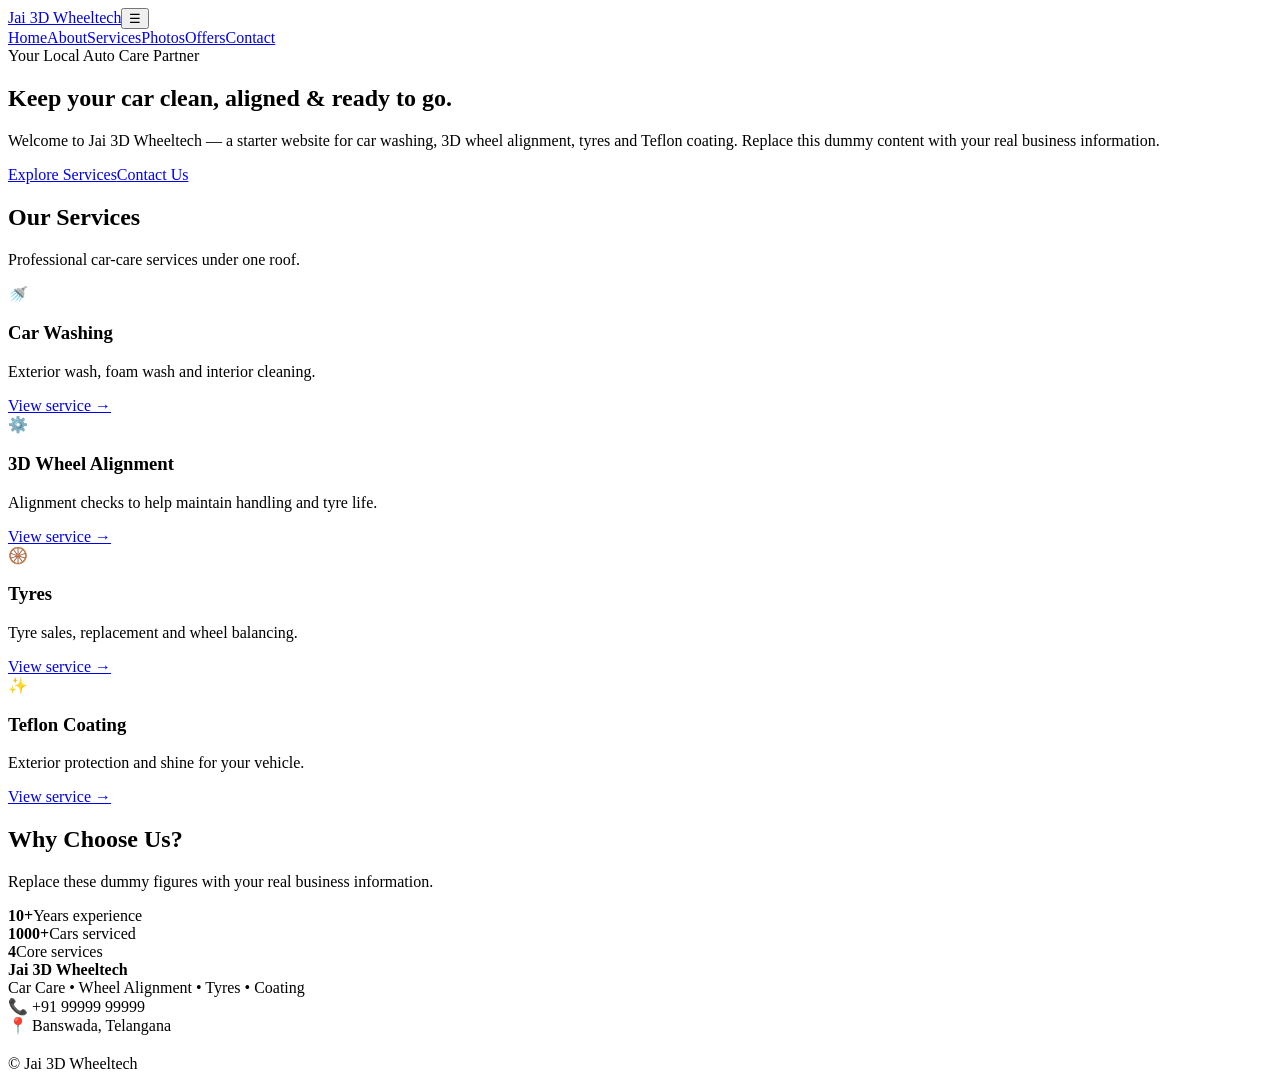
==== index.html @ f93cd3d5 "Add files via upload jai3d website" ====
<!doctype html><html lang="en"><head><meta charset="utf-8"><meta name="viewport" content="width=device-width,initial-scale=1"><title>Index | Jai 3D Wheeltech</title><meta name="description" content="Jai 3D Wheeltech car care and wheel services."><link rel="stylesheet" href="css/style.css"></head><body><header><div class="container nav"><a class="logo" href="index.html">Jai 3D <span>Wheeltech</span></a><button class="menu">☰</button><nav><a href="index.html">Home</a><a href="about.html">About</a><a href="services.html">Services</a><a href="gallery.html">Photos</a><a href="offers.html">Offers</a><a href="contact.html">Contact</a></nav></div></header><section class="hero"><div class="container hero-content"><div class="eyebrow">Your Local Auto Care Partner</div><h1>Keep your car clean, aligned & ready to go.</h1><p>Welcome to Jai 3D Wheeltech — a starter website for car washing, 3D wheel alignment, tyres and Teflon coating. Replace this dummy content with your real business information.</p><div class="buttons"><a class="btn btn-primary" href="services.html">Explore Services</a><a class="btn btn-outline" href="contact.html">Contact Us</a></div></div></section><section><div class="container"><div class="section-head"><h2>Our Services</h2><p>Professional car-care services under one roof.</p></div><div class="grid"><div class="card"><div class="icon">🚿</div><h3>Car Washing</h3><p>Exterior wash, foam wash and interior cleaning.</p><a class="card-link" href="car-washing.html">View service →</a></div><div class="card"><div class="icon">⚙️</div><h3>3D Wheel Alignment</h3><p>Alignment checks to help maintain handling and tyre life.</p><a class="card-link" href="wheel-alignment.html">View service →</a></div><div class="card"><div class="icon">🛞</div><h3>Tyres</h3><p>Tyre sales, replacement and wheel balancing.</p><a class="card-link" href="tyres.html">View service →</a></div><div class="card"><div class="icon">✨</div><h3>Teflon Coating</h3><p>Exterior protection and shine for your vehicle.</p><a class="card-link" href="teflon-coating.html">View service →</a></div></div></div></section><section class="dark"><div class="container"><h2>Why Choose Us?</h2><p class="muted">Replace these dummy figures with your real business information.</p><div class="stats"><div class="stat"><strong>10+</strong>Years experience</div><div class="stat"><strong>1000+</strong>Cars serviced</div><div class="stat"><strong>4</strong>Core services</div></div></div></section><footer><div class="container foot"><div><strong>Jai 3D Wheeltech</strong><br>Car Care • Wheel Alignment • Tyres • Coating</div><div>📞 +91 99999 99999<br>📍 Banswada, Telangana</div></div><div class="container" style="margin-top:20px">© <span id="year"></span> Jai 3D Wheeltech</div></footer><script src="js/script.js"></script></body></html>
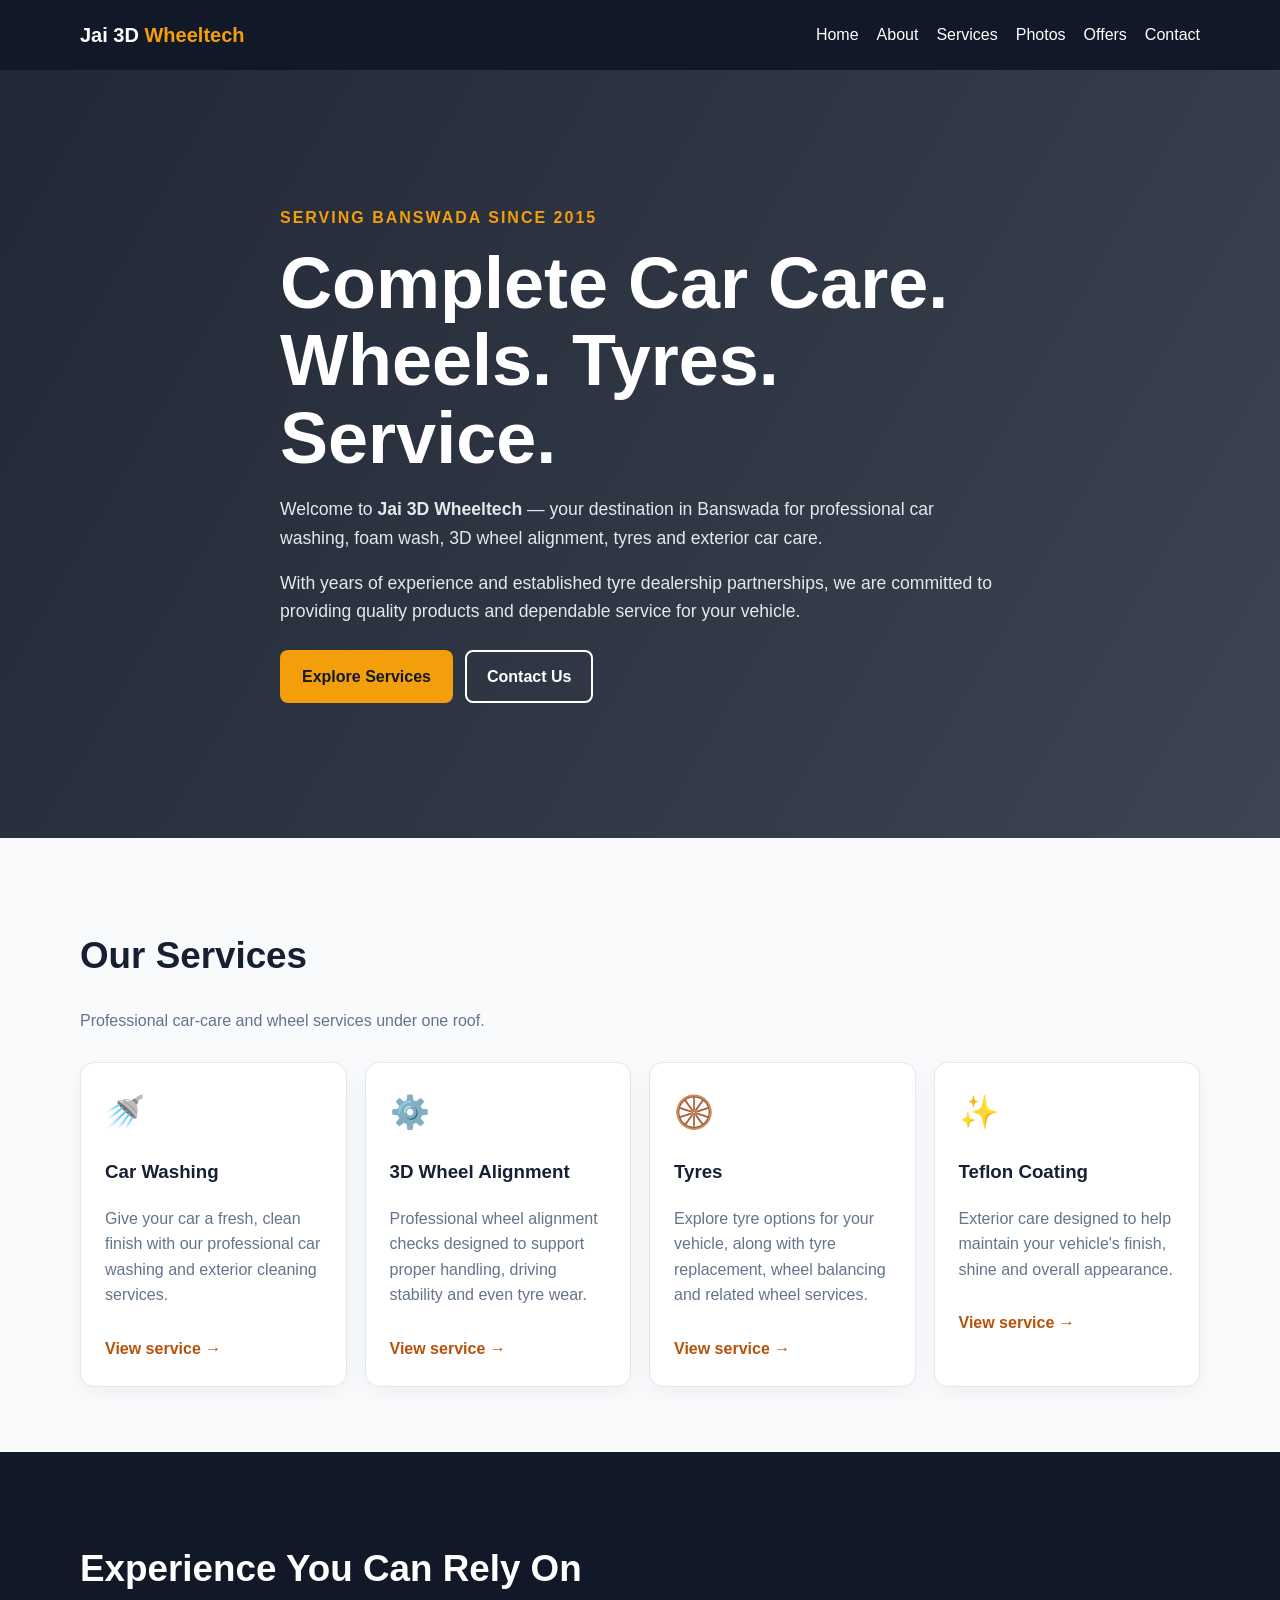
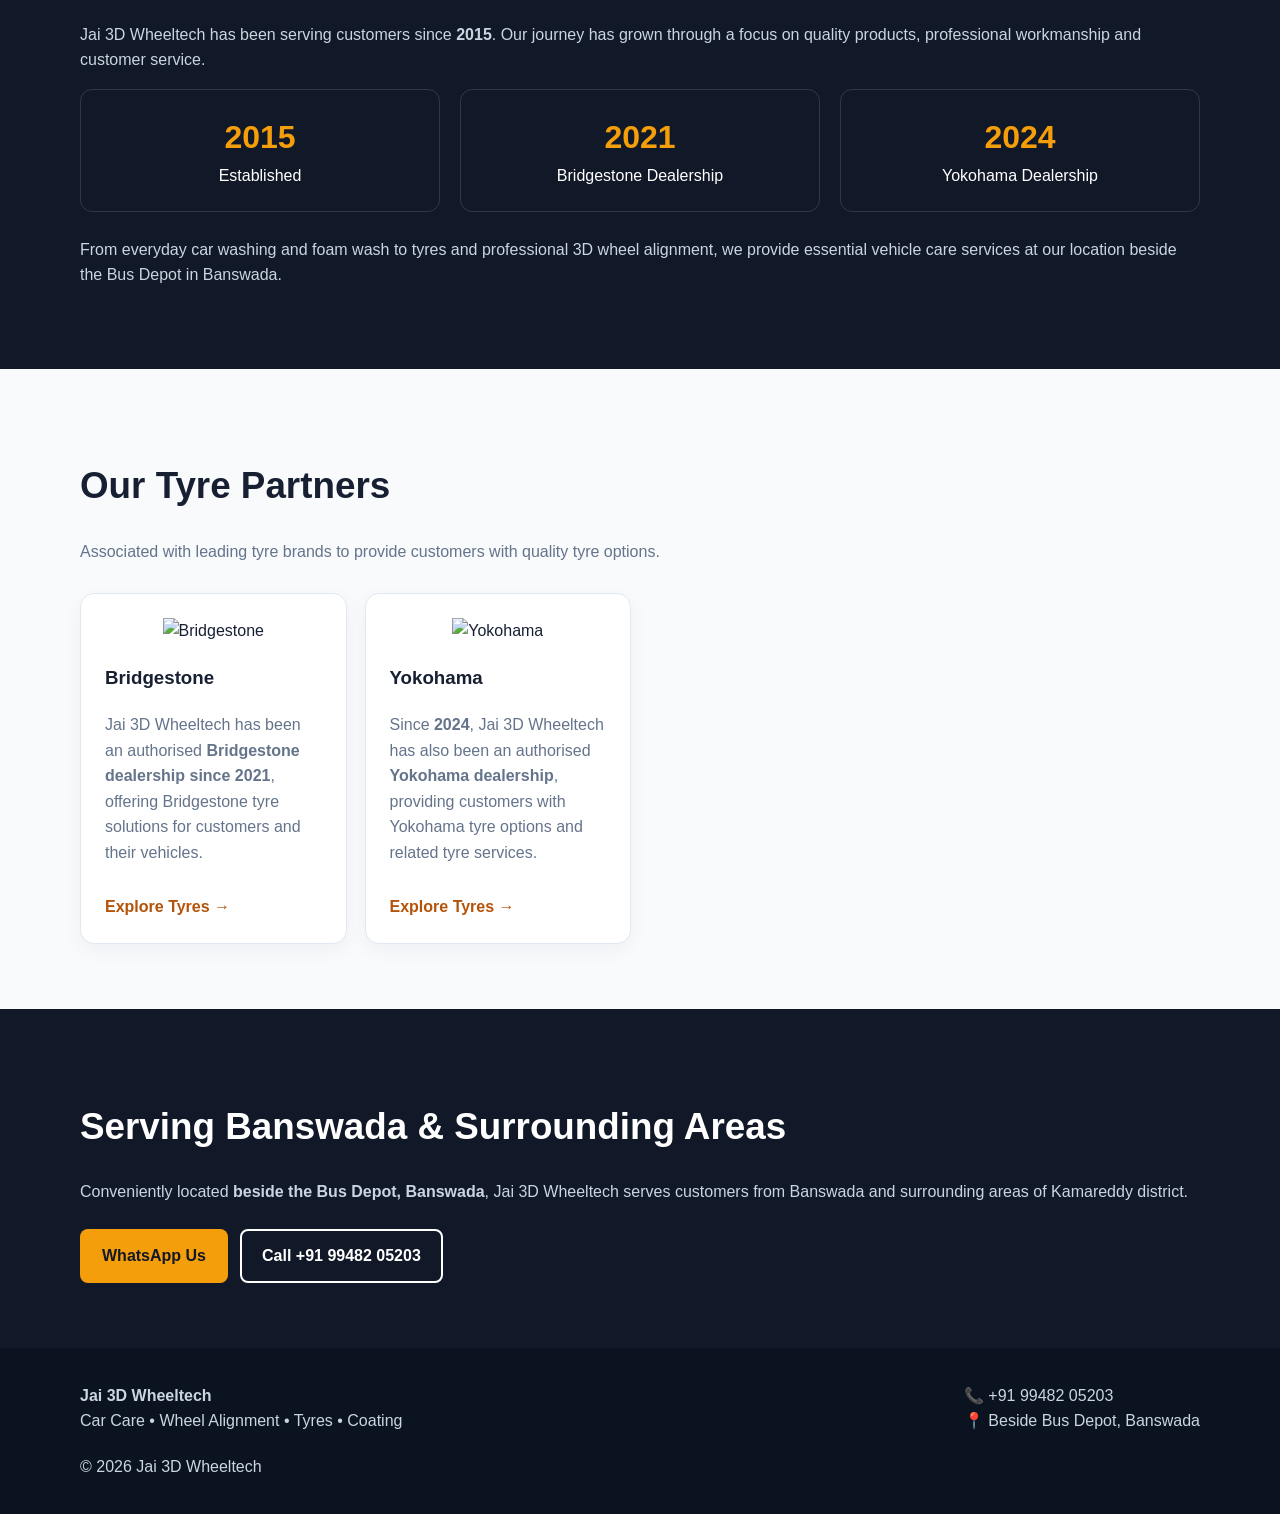
==== commit 4ff42c90: "Update index.html" ====
--- a/index.html
+++ b/index.html
@@ -1 +1,406 @@
-<!doctype html><html lang="en"><head><meta charset="utf-8"><meta name="viewport" content="width=device-width,initial-scale=1"><title>Index | Jai 3D Wheeltech</title><meta name="description" content="Jai 3D Wheeltech car care and wheel services."><link rel="stylesheet" href="css/style.css"></head><body><header><div class="container nav"><a class="logo" href="index.html">Jai 3D <span>Wheeltech</span></a><button class="menu">☰</button><nav><a href="index.html">Home</a><a href="about.html">About</a><a href="services.html">Services</a><a href="gallery.html">Photos</a><a href="offers.html">Offers</a><a href="contact.html">Contact</a></nav></div></header><section class="hero"><div class="container hero-content"><div class="eyebrow">Your Local Auto Care Partner</div><h1>Keep your car clean, aligned & ready to go.</h1><p>Welcome to Jai 3D Wheeltech — a starter website for car washing, 3D wheel alignment, tyres and Teflon coating. Replace this dummy content with your real business information.</p><div class="buttons"><a class="btn btn-primary" href="services.html">Explore Services</a><a class="btn btn-outline" href="contact.html">Contact Us</a></div></div></section><section><div class="container"><div class="section-head"><h2>Our Services</h2><p>Professional car-care services under one roof.</p></div><div class="grid"><div class="card"><div class="icon">🚿</div><h3>Car Washing</h3><p>Exterior wash, foam wash and interior cleaning.</p><a class="card-link" href="car-washing.html">View service →</a></div><div class="card"><div class="icon">⚙️</div><h3>3D Wheel Alignment</h3><p>Alignment checks to help maintain handling and tyre life.</p><a class="card-link" href="wheel-alignment.html">View service →</a></div><div class="card"><div class="icon">🛞</div><h3>Tyres</h3><p>Tyre sales, replacement and wheel balancing.</p><a class="card-link" href="tyres.html">View service →</a></div><div class="card"><div class="icon">✨</div><h3>Teflon Coating</h3><p>Exterior protection and shine for your vehicle.</p><a class="card-link" href="teflon-coating.html">View service →</a></div></div></div></section><section class="dark"><div class="container"><h2>Why Choose Us?</h2><p class="muted">Replace these dummy figures with your real business information.</p><div class="stats"><div class="stat"><strong>10+</strong>Years experience</div><div class="stat"><strong>1000+</strong>Cars serviced</div><div class="stat"><strong>4</strong>Core services</div></div></div></section><footer><div class="container foot"><div><strong>Jai 3D Wheeltech</strong><br>Car Care • Wheel Alignment • Tyres • Coating</div><div>📞 +91 99999 99999<br>📍 Banswada, Telangana</div></div><div class="container" style="margin-top:20px">© <span id="year"></span> Jai 3D Wheeltech</div></footer><script src="js/script.js"></script></body></html>+<!doctype html>
+<html lang="en">
+
+<head>
+<meta charset="utf-8">
+<meta name="viewport" content="width=device-width,initial-scale=1">
+
+<title>Jai 3D Wheeltech | Car Care, Wheel Alignment & Tyres</title>
+
+<meta name="description" content="Jai 3D Wheeltech, Banswada — car washing, foam wash, 3D wheel alignment, tyres and Teflon coating. Bridgestone dealership since 2021 and Yokohama dealership since 2024.">
+
+<link rel="stylesheet" href="css/style.css">
+</head>
+
+<body>
+
+
+<header>
+
+<div class="container nav">
+
+<a class="logo" href="index.html">
+Jai 3D <span>Wheeltech</span>
+</a>
+
+<button class="menu">☰</button>
+
+<nav>
+<a href="index.html">Home</a>
+<a href="about.html">About</a>
+<a href="services.html">Services</a>
+<a href="gallery.html">Photos</a>
+<a href="offers.html">Offers</a>
+<a href="contact.html">Contact</a>
+</nav>
+
+</div>
+
+</header>
+
+
+<!-- HERO -->
+
+<section class="hero">
+
+<div class="container hero-content">
+
+<div class="eyebrow">
+Serving Banswada Since 2015
+</div>
+
+<h1>
+Complete Car Care.<br>
+Wheels. Tyres. Service.
+</h1>
+
+<p>
+Welcome to <strong>Jai 3D Wheeltech</strong> — your destination in
+Banswada for professional car washing, foam wash, 3D wheel alignment,
+tyres and exterior car care.
+</p>
+
+<p>
+With years of experience and established tyre dealership partnerships,
+we are committed to providing quality products and dependable service
+for your vehicle.
+</p>
+
+<div class="buttons">
+
+<a class="btn btn-primary"
+href="services.html">
+Explore Services
+</a>
+
+<a class="btn btn-outline"
+href="contact.html">
+Contact Us
+</a>
+
+</div>
+
+</div>
+
+</section>
+
+
+<!-- SERVICES -->
+
+<section>
+
+<div class="container">
+
+<div class="section-head">
+
+<h2>Our Services</h2>
+
+<p>
+Professional car-care and wheel services under one roof.
+</p>
+
+</div>
+
+
+<div class="grid">
+
+
+<div class="card">
+
+<div class="icon">🚿</div>
+
+<h3>Car Washing</h3>
+
+<p>
+Give your car a fresh, clean finish with our professional car washing
+and exterior cleaning services.
+</p>
+
+<a class="card-link" href="car-washing.html">
+View service →
+</a>
+
+</div>
+
+
+<div class="card">
+
+<div class="icon">⚙️</div>
+
+<h3>3D Wheel Alignment</h3>
+
+<p>
+Professional wheel alignment checks designed to support proper
+handling, driving stability and even tyre wear.
+</p>
+
+<a class="card-link" href="wheel-alignment.html">
+View service →
+</a>
+
+</div>
+
+
+<div class="card">
+
+<div class="icon">🛞</div>
+
+<h3>Tyres</h3>
+
+<p>
+Explore tyre options for your vehicle, along with tyre replacement,
+wheel balancing and related wheel services.
+</p>
+
+<a class="card-link" href="tyres.html">
+View service →
+</a>
+
+</div>
+
+
+<div class="card">
+
+<div class="icon">✨</div>
+
+<h3>Teflon Coating</h3>
+
+<p>
+Exterior care designed to help maintain your vehicle's finish,
+shine and overall appearance.
+</p>
+
+<a class="card-link" href="teflon-coating.html">
+View service →
+</a>
+
+</div>
+
+
+</div>
+
+</div>
+
+</section>
+
+
+<!-- ABOUT / EXPERIENCE -->
+
+<section class="dark">
+
+<div class="container">
+
+<h2>
+Experience You Can Rely On
+</h2>
+
+<p class="muted">
+Jai 3D Wheeltech has been serving customers since
+<strong>2015</strong>. Our journey has grown through a focus on
+quality products, professional workmanship and customer service.
+</p>
+
+
+<div class="stats">
+
+<div class="stat">
+<strong>2015</strong>
+Established
+</div>
+
+<div class="stat">
+<strong>2021</strong>
+Bridgestone Dealership
+</div>
+
+<div class="stat">
+<strong>2024</strong>
+Yokohama Dealership
+</div>
+
+</div>
+
+<p class="muted" style="margin-top:25px">
+
+From everyday car washing and foam wash to tyres and professional
+3D wheel alignment, we provide essential vehicle care services at
+our location beside the Bus Depot in Banswada.
+
+</p>
+
+</div>
+
+</section>
+
+
+<!-- PARTNERS -->
+
+<section>
+
+<div class="container">
+
+<div class="section-head">
+
+<h2>Our Tyre Partners</h2>
+
+<p>
+Associated with leading tyre brands to provide customers with
+quality tyre options.
+</p>
+
+</div>
+
+
+<div class="grid">
+
+
+<div class="card">
+
+<div style="text-align:center; margin-bottom:20px;">
+
+<img
+src="images/bridgestone-logo.png"
+alt="Bridgestone"
+style="max-width:220px; max-height:80px; object-fit:contain;"
+>
+
+</div>
+
+<h3>Bridgestone</h3>
+
+<p>
+Jai 3D Wheeltech has been an authorised
+<strong>Bridgestone dealership since 2021</strong>,
+offering Bridgestone tyre solutions for customers and their vehicles.
+</p>
+
+<a
+class="card-link"
+href="tyres.html">
+Explore Tyres →
+</a>
+
+</div>
+
+
+<div class="card">
+
+<div style="text-align:center; margin-bottom:20px;">
+
+<img
+src="images/yokohama-logo.png"
+alt="Yokohama"
+style="max-width:220px; max-height:80px; object-fit:contain;"
+>
+
+</div>
+
+<h3>Yokohama</h3>
+
+<p>
+Since <strong>2024</strong>, Jai 3D Wheeltech has also been an
+authorised <strong>Yokohama dealership</strong>, providing customers
+with Yokohama tyre options and related tyre services.
+</p>
+
+<a
+class="card-link"
+href="tyres.html">
+Explore Tyres →
+</a>
+
+</div>
+
+
+</div>
+
+</div>
+
+</section>
+
+
+<!-- SERVICE AREA -->
+
+<section class="dark">
+
+<div class="container">
+
+<h2>
+Serving Banswada &amp; Surrounding Areas
+</h2>
+
+<p class="muted">
+
+Conveniently located <strong>beside the Bus Depot, Banswada</strong>,
+Jai 3D Wheeltech serves customers from Banswada and surrounding areas
+of Kamareddy district.
+
+</p>
+
+
+<div class="buttons">
+
+<a
+class="btn btn-primary"
+href="https://wa.me/919948205203?text=Hello%20Jai%203D%20Wheeltech%2C%20I%20would%20like%20to%20enquire%20about%20your%20services."
+target="_blank"
+rel="noopener">
+WhatsApp Us
+</a>
+
+<a
+class="btn btn-outline"
+href="tel:+919948205203">
+Call +91 99482 05203
+</a>
+
+</div>
+
+</div>
+
+</section>
+
+
+<!-- FOOTER -->
+
+<footer>
+
+<div class="container foot">
+
+<div>
+
+<strong>Jai 3D Wheeltech</strong><br>
+
+Car Care • Wheel Alignment • Tyres • Coating
+
+</div>
+
+
+<div>
+
+📞 <a href="tel:+919948205203">
++91 99482 05203
+</a>
+
+<br>
+
+📍 Beside Bus Depot, Banswada
+
+</div>
+
+</div>
+
+
+<div class="container" style="margin-top:20px">
+
+© <span id="year"></span> Jai 3D Wheeltech
+
+</div>
+
+</footer>
+
+
+<script src="js/script.js"></script>
+
+</body>
+</html>
--- a/css/style.css
+++ b/css/style.css
@@ -0,0 +1 @@
+*{box-sizing:border-box}body{margin:0;font-family:Arial,sans-serif;color:#172033;background:#f8fafc;line-height:1.6}a{text-decoration:none;color:inherit}.container{width:min(1120px,92%);margin:auto}header{background:#111827;color:#fff;position:sticky;top:0;z-index:10}.nav{min-height:70px;display:flex;align-items:center;justify-content:space-between}.logo{font-size:1.25rem;font-weight:800}.logo span{color:#f59e0b}nav{display:flex;gap:18px}nav a:hover{color:#f59e0b}.menu{display:none;background:none;border:1px solid #ffffff55;color:#fff;padding:8px;border-radius:6px}.hero{background:linear-gradient(120deg,#111827ee,#1f2937dd);min-height:540px;display:grid;place-items:center;color:#fff}.hero-content{max-width:720px;padding:70px 0}.eyebrow{color:#f59e0b;font-weight:bold;text-transform:uppercase;letter-spacing:2px}.hero h1{font-size:clamp(2.3rem,6vw,4.5rem);line-height:1.08;margin:14px 0}.hero p{font-size:1.1rem;color:#e5e7eb}.buttons{display:flex;gap:12px;flex-wrap:wrap;margin-top:24px}.btn{display:inline-block;padding:12px 20px;border-radius:8px;font-weight:bold;border:2px solid transparent;cursor:pointer}.btn-primary{background:#f59e0b;color:#111827}.btn-outline{border-color:#fff;color:#fff}section{padding:65px 0}.section-head{max-width:700px;margin-bottom:28px}.section-head p,.muted{color:#64748b}h2{font-size:2.3rem;line-height:1.2}.grid{display:grid;grid-template-columns:repeat(4,1fr);gap:18px}.grid3{display:grid;grid-template-columns:repeat(3,1fr);gap:20px}.card{background:#fff;border:1px solid #e2e8f0;border-radius:14px;padding:24px;box-shadow:0 6px 20px #0f172a0b}.icon{font-size:2rem}.card p{color:#64748b}.card-link{display:inline-block;margin-top:12px;color:#b45309;font-weight:bold}.dark{background:#111827;color:#fff}.dark .muted{color:#cbd5e1}.stats{display:grid;grid-template-columns:repeat(3,1fr);gap:20px}.stat{text-align:center;border:1px solid #ffffff22;border-radius:12px;padding:22px}.stat strong{display:block;font-size:2rem;color:#f59e0b}.pagehero{background:#111827;color:#fff;padding:70px 0}.pagehero p{color:#cbd5e1}.detail{display:grid;grid-template-columns:1.2fr .8fr;gap:30px}.price{font-size:1.8rem;font-weight:bold;color:#b45309}.list{padding-left:20px}.list li{margin:8px 0}.gallery{display:grid;grid-template-columns:repeat(3,1fr);gap:16px}.photo{aspect-ratio:4/3;border-radius:12px;background:linear-gradient(135deg,#cbd5e1,#64748b);display:grid;place-items:center;color:white;font-weight:bold;text-align:center;padding:15px}.contact{display:grid;grid-template-columns:1fr 1fr;gap:24px}input,textarea{width:100%;padding:13px;margin-bottom:12px;border:1px solid #e2e8f0;border-radius:8px;font:inherit}textarea{min-height:130px}footer{background:#0b1220;color:#cbd5e1;padding:35px 0}.foot{display:flex;justify-content:space-between;gap:20px;flex-wrap:wrap}@media(max-width:850px){nav{display:none;position:absolute;top:70px;left:0;right:0;background:#111827;padding:15px 4%;flex-direction:column}.menu{display:block}.grid{grid-template-columns:repeat(2,1fr)}.grid3,.detail,.contact,.gallery{grid-template-columns:1fr 1fr}}@media(max-width:560px){.grid,.grid3,.detail,.contact,.gallery,.stats{grid-template-columns:1fr}section{padding:50px 0}}
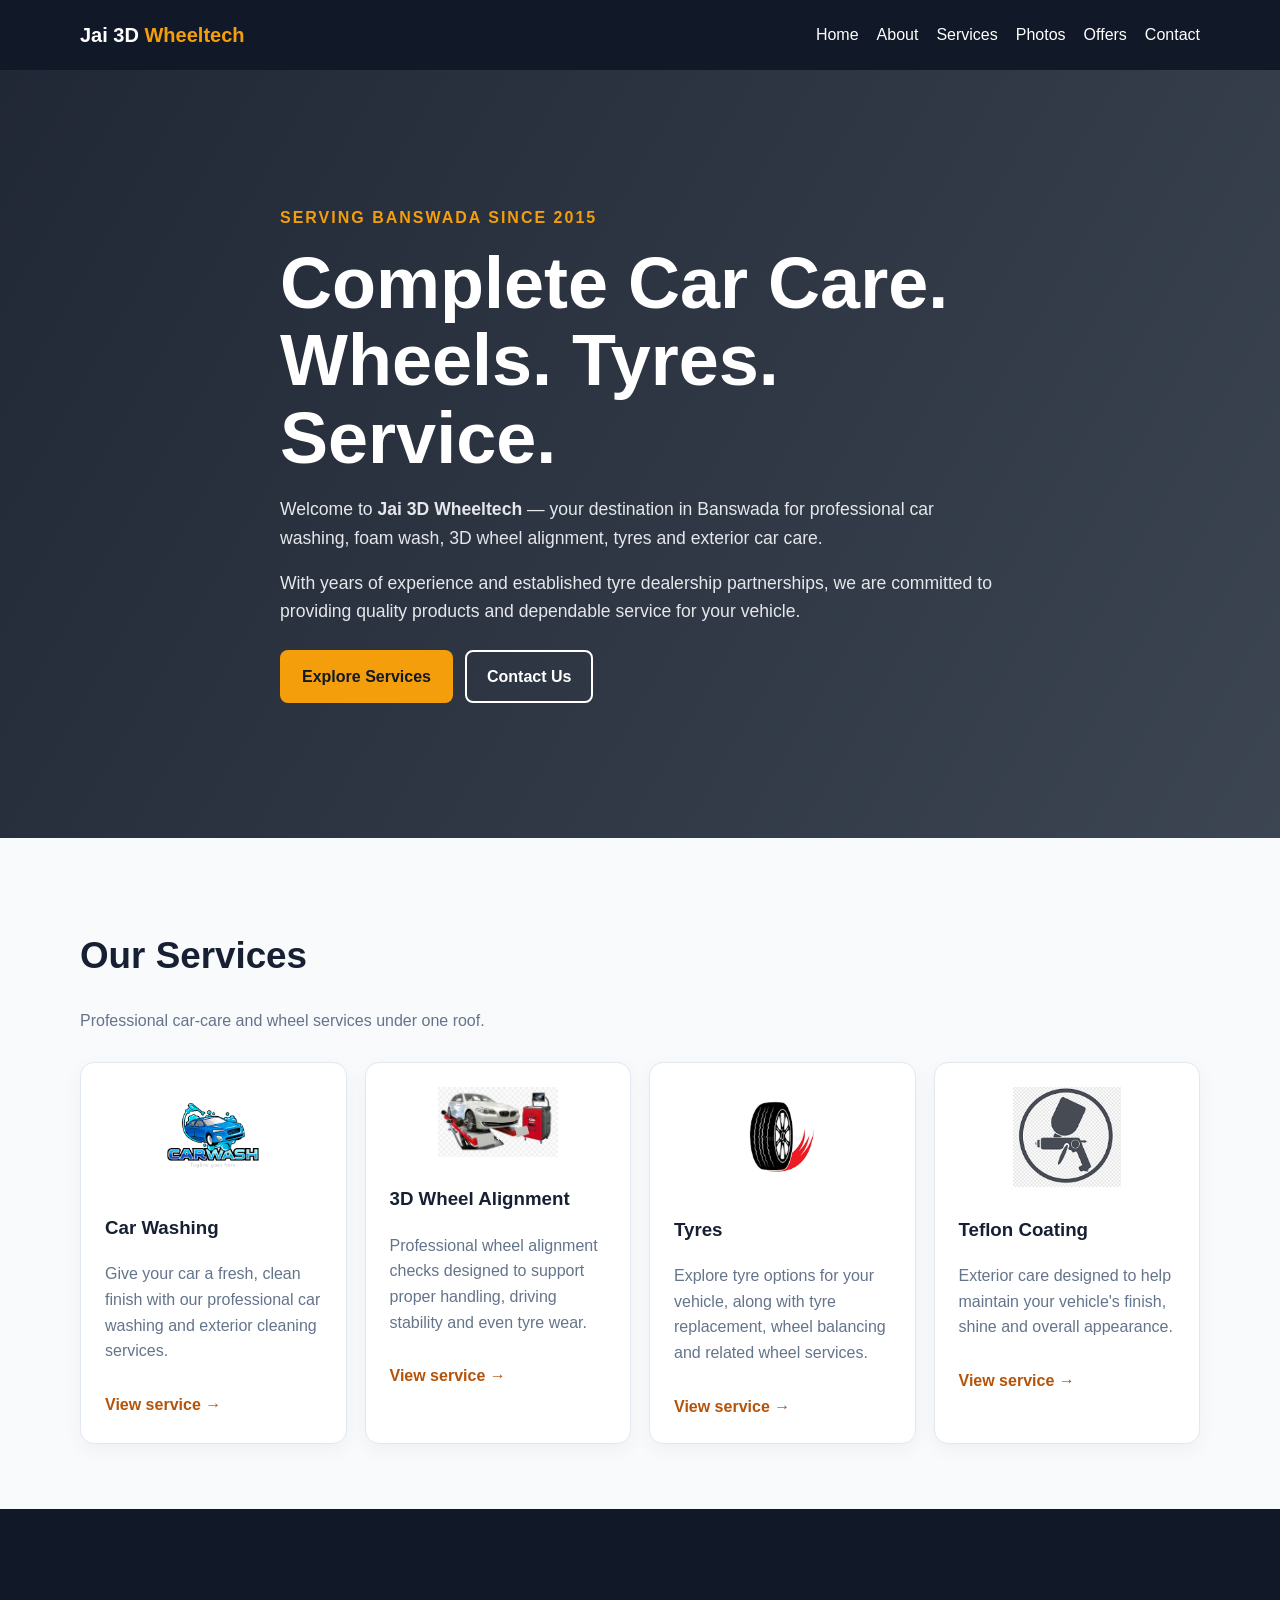
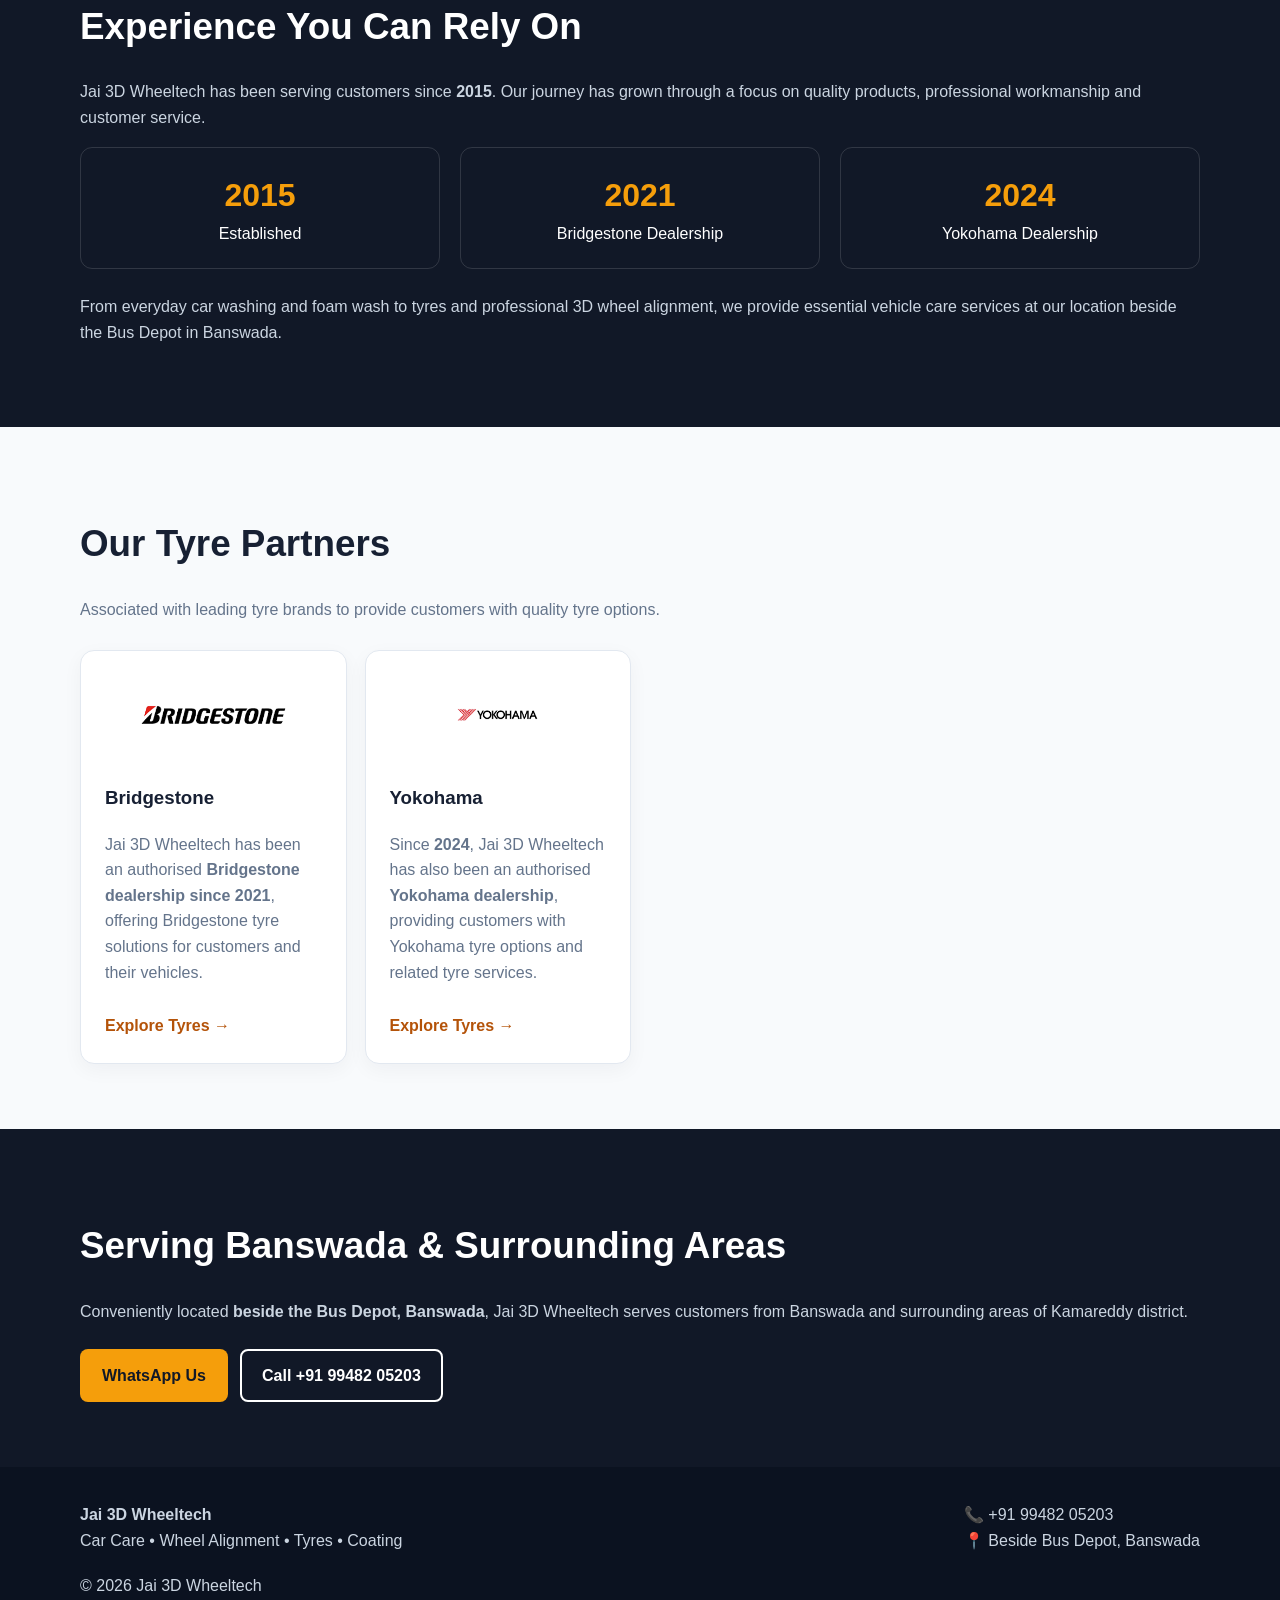
==== commit 830f2d4d: "Update index.html updated images" ====
--- a/index.html
+++ b/index.html
@@ -107,7 +107,15 @@
 
 <div class="card">
 
-<div class="icon">🚿</div>
+<div style="text-align:center; margin-bottom:20px;">
+
+<img
+src="images/carwash-logo.png"
+alt="Car Washing"
+style="max-width:120px; max-height:100px; object-fit:contain;"
+>
+
+</div>
 
 <h3>Car Washing</h3>
 
@@ -125,7 +133,15 @@
 
 <div class="card">
 
-<div class="icon">⚙️</div>
+<div style="text-align:center; margin-bottom:20px;">
+
+<img
+src="images/alignment-logo.png"
+alt="3D Wheel Alignment"
+style="max-width:120px; max-height:100px; object-fit:contain;"
+>
+
+</div>
 
 <h3>3D Wheel Alignment</h3>
 
@@ -143,7 +159,15 @@
 
 <div class="card">
 
-<div class="icon">🛞</div>
+<div style="text-align:center; margin-bottom:20px;">
+
+<img
+src="images/tyres-logo.png"
+alt="Tyres"
+style="max-width:120px; max-height:100px; object-fit:contain;"
+>
+
+</div>
 
 <h3>Tyres</h3>
 
@@ -161,7 +185,15 @@
 
 <div class="card">
 
-<div class="icon">✨</div>
+<div style="text-align:center; margin-bottom:20px;">
+
+<img
+src="images/coating-logo.png"
+alt="Car Coating Services"
+style="max-width:120px; max-height:100px; object-fit:contain;"
+>
+
+</div>
 
 <h3>Teflon Coating</h3>
 
